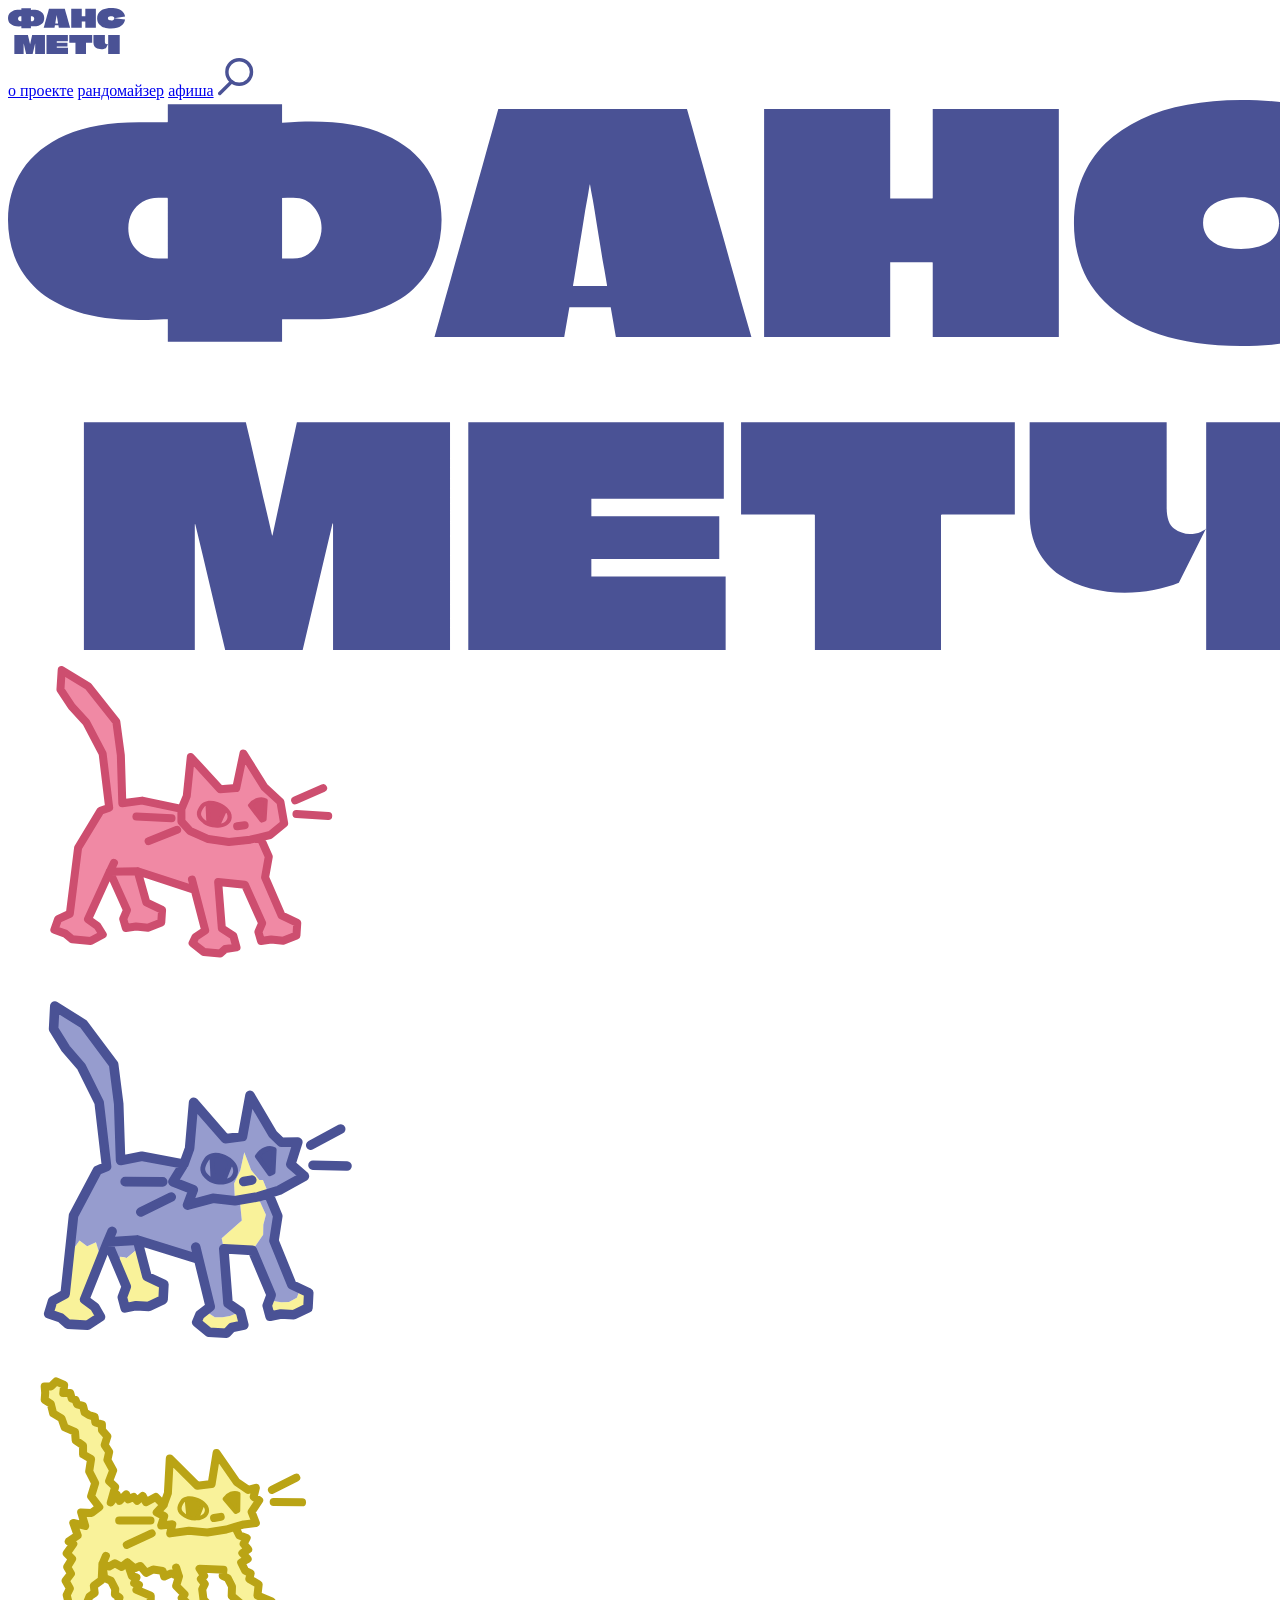
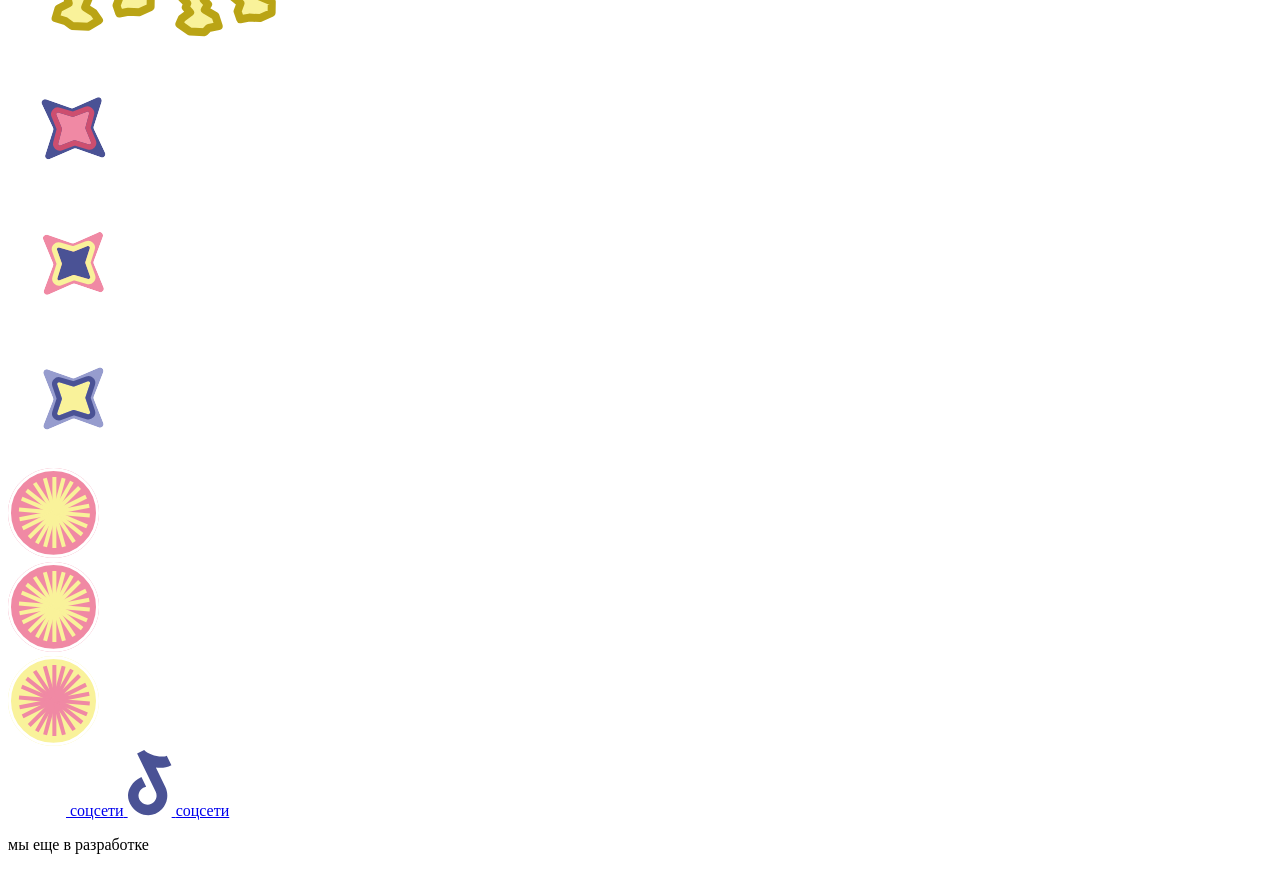
==== docs/index.html @ 8e0b48c6 "docs" ====
<!DOCTYPE html>
<html lang="ru">
  <head>
    <meta charset="UTF-8" />
    <meta name="viewport" content="width=device-width, initial-scale=1.0" />
    <title>фансметч</title>
  </head>
  <body>
    <div class="flex wrap fixed container hidden z1000">
      <div class="header flex jc-sb ai-e">
        <a href="index.html">
          <img src="./images/logo.svg" class="header-logo pb1">
        </a>
        <div class="flex">
          <a href="about.html" class="header-elem">о проекте</a>
          <a href="poster.html" class="header-elem">рандомайзер</a>
          <a href="random.html" class="header-elem">афиша</a>
          <img src="./images/search.svg" class="pb1 pl2 search">
        </div>
      </div>
      <div class="header-bottom"></div>
    </div>



    <main class="stub" id="stub">

    <!-- Сцена: все элементы расставлены в % от её размера -->
    <div class="stub__stage">

      <!-- Большой логотип. По клику меняются цвета страницы -->
      <div class="stub__logo" id="stubLogo" role="button" tabindex="0" aria-label="Сменить цвет">
        <img src="./images/plug/logo.svg" alt="Фанс Метч">
      </div>

      <!-- Картинки, которые покачиваются -->
      <div class="sticker sticker--cat-yellow"><img src="./images/plug/kot2.svg" alt=""></div>
      <div class="sticker sticker--cat-pink"><img src="./images/plug/kot3.svg" alt=""></div>
      <div class="sticker sticker--cat-blue"><img src="./images/plug/kot.svg" alt=""></div>

      <div class="sticker sticker--star-top"><img src="./images/plug/star3.svg" alt=""></div>
      <div class="sticker sticker--star-right"><img src="./images/plug/star2.svg" alt=""></div>
      <div class="sticker sticker--star-left"><img src="./images/plug/star.svg" alt=""></div>

      <div class="sticker sticker--sun-top"><img src="./images/plug/sun.svg" alt=""></div>
      <div class="sticker sticker--sun-middle"><img src="./images/plug/sun3.svg" alt=""></div>
      <div class="sticker sticker--sun-bottom"><img src="./images/plug/sun2.svg" alt=""></div>

      <!-- Кнопки соцсетей -->
      <a class="stub__social stub__social--tg" href="#">
        <img src="./images/plug/tg.svg" alt="">
        <span>соцсети</span>
      </a>

      <a class="stub__social stub__social--tiktok" href="#">
        <img src="./images/plug/tik-tok.svg" alt="">
        <span>соцсети</span>
      </a>

      <!-- Надпись внизу -->
      <p class="stub__text">мы еще в разработке</p>

    </div>

  </main>
  </body>
</html>
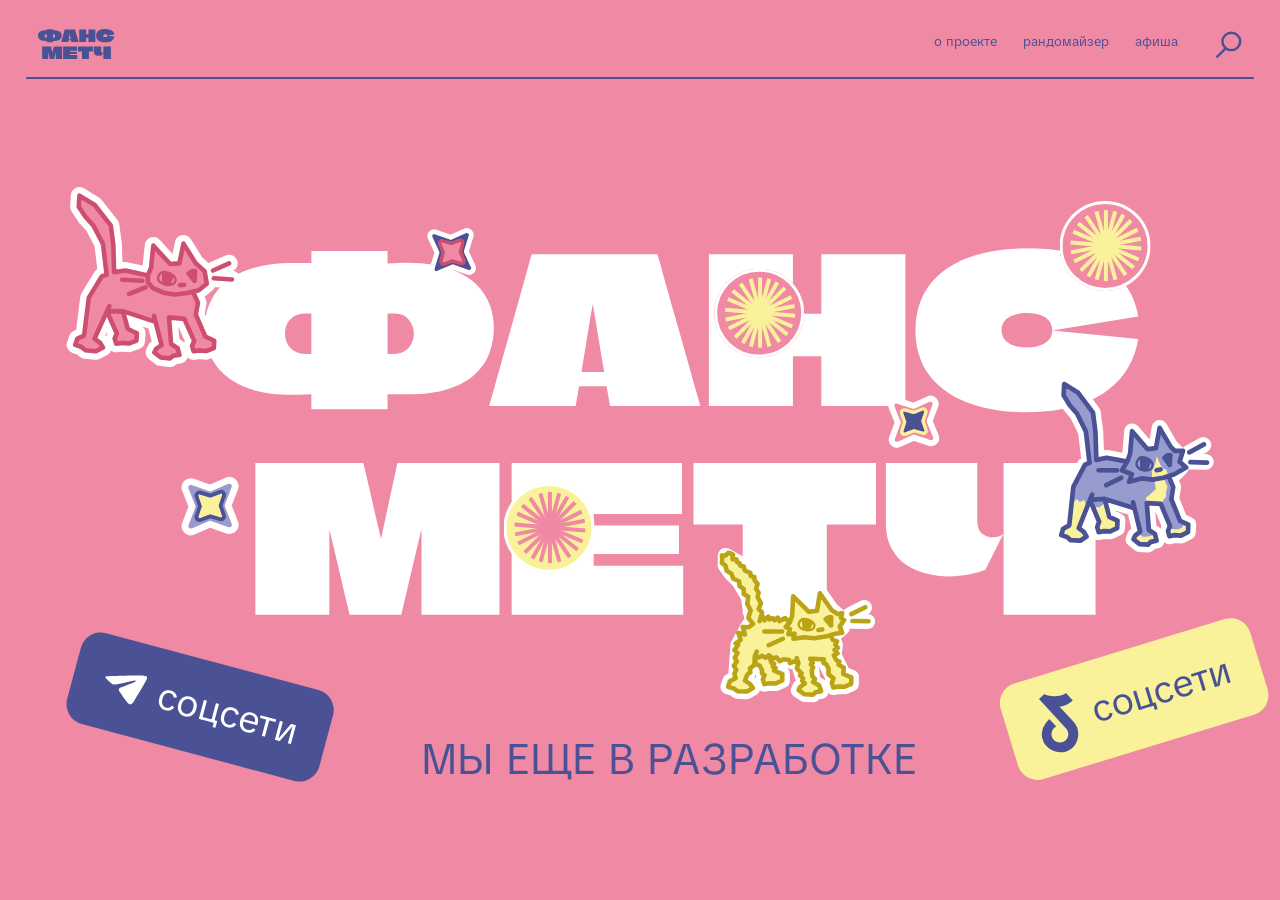
==== commit 08050376: "yarn build" ====
--- a/docs/index.html
+++ b/docs/index.html
@@ -1,67 +1 @@
-<!DOCTYPE html>
-<html lang="ru">
-  <head>
-    <meta charset="UTF-8" />
-    <meta name="viewport" content="width=device-width, initial-scale=1.0" />
-    <title>фансметч</title>
-  </head>
-  <body>
-    <div class="flex wrap fixed container hidden z1000">
-      <div class="header flex jc-sb ai-e">
-        <a href="index.html">
-          <img src="./images/logo.svg" class="header-logo pb1">
-        </a>
-        <div class="flex">
-          <a href="about.html" class="header-elem">о проекте</a>
-          <a href="poster.html" class="header-elem">рандомайзер</a>
-          <a href="random.html" class="header-elem">афиша</a>
-          <img src="./images/search.svg" class="pb1 pl2 search">
-        </div>
-      </div>
-      <div class="header-bottom"></div>
-    </div>
-
-
-
-    <main class="stub" id="stub">
-
-    <!-- Сцена: все элементы расставлены в % от её размера -->
-    <div class="stub__stage">
-
-      <!-- Большой логотип. По клику меняются цвета страницы -->
-      <div class="stub__logo" id="stubLogo" role="button" tabindex="0" aria-label="Сменить цвет">
-        <img src="./images/plug/logo.svg" alt="Фанс Метч">
-      </div>
-
-      <!-- Картинки, которые покачиваются -->
-      <div class="sticker sticker--cat-yellow"><img src="./images/plug/kot2.svg" alt=""></div>
-      <div class="sticker sticker--cat-pink"><img src="./images/plug/kot3.svg" alt=""></div>
-      <div class="sticker sticker--cat-blue"><img src="./images/plug/kot.svg" alt=""></div>
-
-      <div class="sticker sticker--star-top"><img src="./images/plug/star3.svg" alt=""></div>
-      <div class="sticker sticker--star-right"><img src="./images/plug/star2.svg" alt=""></div>
-      <div class="sticker sticker--star-left"><img src="./images/plug/star.svg" alt=""></div>
-
-      <div class="sticker sticker--sun-top"><img src="./images/plug/sun.svg" alt=""></div>
-      <div class="sticker sticker--sun-middle"><img src="./images/plug/sun3.svg" alt=""></div>
-      <div class="sticker sticker--sun-bottom"><img src="./images/plug/sun2.svg" alt=""></div>
-
-      <!-- Кнопки соцсетей -->
-      <a class="stub__social stub__social--tg" href="#">
-        <img src="./images/plug/tg.svg" alt="">
-        <span>соцсети</span>
-      </a>
-
-      <a class="stub__social stub__social--tiktok" href="#">
-        <img src="./images/plug/tik-tok.svg" alt="">
-        <span>соцсети</span>
-      </a>
-
-      <!-- Надпись внизу -->
-      <p class="stub__text">мы еще в разработке</p>
-
-    </div>
-
-  </main>
-  </body>
-</html>
+<!doctype html><html lang="ru"><head><meta charset="UTF-8"/><meta name="viewport" content="width=device-width,initial-scale=1"/><title>фансметч</title><script defer="defer" src="index.js"></script><script defer="defer" src="plug.js"></script><link href="index.css" rel="stylesheet"></head><body><div class="flex wrap fixed container hidden z1000"><div class="header flex jc-sb ai-e"><a href="index.html"><img src="images/68228074cebb8c527ddf.svg" class="header-logo pb1"></a><div class="flex"><a href="about.html" class="header-elem">о проекте</a> <a href="poster.html" class="header-elem">рандомайзер</a> <a href="random.html" class="header-elem">афиша</a> <img src="images/5820264775fe83f1c54e.svg" class="pb1 pl2 search"></div></div><div class="header-bottom"></div></div><main class="stub" id="stub"><div class="stub__stage"><div class="stub__logo" id="stubLogo" role="button" tabindex="0" aria-label="Сменить цвет"><img src="images/07f234915670b452e195.svg" alt="Фанс Метч"></div><div class="sticker sticker--cat-yellow"><img src="images/43b655aa3ab03500197d.svg" alt=""></div><div class="sticker sticker--cat-pink"><img src="images/f9732de940bbb950d132.svg" alt=""></div><div class="sticker sticker--cat-blue"><img src="images/06e4ebcf352ec237f371.svg" alt=""></div><div class="sticker sticker--star-top"><img src="images/f9c6defe0726110801ba.svg" alt=""></div><div class="sticker sticker--star-right"><img src="images/80070ed5bb671262f334.svg" alt=""></div><div class="sticker sticker--star-left"><img src="images/5c46b160d9dca95e8aeb.svg" alt=""></div><div class="sticker sticker--sun-top"><img src="images/ba8f6cd5feefbc3ebbf0.svg" alt=""></div><div class="sticker sticker--sun-middle"><img src="images/ba8f6cd5feefbc3ebbf0.svg" alt=""></div><div class="sticker sticker--sun-bottom"><img src="images/e176666f2c073d701d7a.svg" alt=""></div><a class="stub__social stub__social--tg" href="#"><img src="images/8234d01710232bcf56ad.svg" alt=""> <span>соцсети</span> </a><a class="stub__social stub__social--tiktok" href="#"><img src="images/4e1dcc3e95dc9a56c487.svg" alt=""> <span>соцсети</span></a><p class="stub__text">мы еще в разработке</p></div></main></body></html>
--- a/docs/index.css
+++ b/docs/index.css
@@ -0,0 +1 @@
+a,abbr,acronym,address,applet,article,aside,audio,b,big,blockquote,body,canvas,caption,center,cite,code,dd,del,details,dfn,div,dl,dt,em,embed,fieldset,figcaption,figure,footer,form,h1,h2,h3,h4,h5,h6,header,hgroup,html,i,iframe,img,ins,kbd,label,legend,li,mark,menu,nav,object,ol,output,p,pre,q,ruby,s,samp,section,small,span,strike,strong,sub,summary,sup,table,tbody,td,tfoot,th,thead,time,tr,tt,u,ul,var,video{border:0;font-size:100%;font:inherit;margin:0;padding:0;vertical-align:baseline}article,aside,details,figcaption,figure,footer,header,hgroup,menu,nav,section{display:block}body{line-height:1}ol,ul{list-style:none}blockquote,q{quotes:none}blockquote:after,blockquote:before,q:after,q:before{content:"";content:none}table{border-collapse:collapse;border-spacing:0}@font-face{font-display:swap;font-family:TikTok Sans;font-style:normal;font-weight:400;src:url(123f509a6f10940c04c6.eot);src:url(123f509a6f10940c04c6.eot?#iefix) format("embedded-opentype"),url(fonts/1bfd345b16cdeba31842.woff2) format("woff2"),url(fonts/e6176f600bc506524dbc.woff) format("woff"),url(fonts/6dcdc27ece39dd23b53e.ttf) format("truetype")}@font-face{font-display:swap;font-family:Climate Crisis;font-style:normal;font-weight:400;src:url(ed7ab6d2eea96789ac25.eot);src:url(ed7ab6d2eea96789ac25.eot?#iefix) format("embedded-opentype"),url(fonts/de38fa97cff895504628.woff2) format("woff2"),url(fonts/9f90392df662278afb25.woff) format("woff"),url(fonts/c2653c80c45c899f349c.ttf) format("truetype")}@font-face{font-display:swap;font-family:TikTok Sans;font-style:normal;font-weight:700;src:url(0992f17556f63aff47a5.eot);src:url(0992f17556f63aff47a5.eot?#iefix) format("embedded-opentype"),url(fonts/55b28db76528f0950260.woff2) format("woff2"),url(fonts/077158ec800ea1868286.woff) format("woff"),url(fonts/b1f1e9b3b5ffbb6b4a41.ttf) format("truetype")}.hidden{overflow:hidden}.fixed{position:fixed}.rel{position:relative}.inline{display:inline}.flex{display:flex}.gap2{gap:2vw}.wrap{flex-wrap:wrap}.jc-sb{justify-content:space-between}.jc-c{justify-content:center}.ai-c{align-items:center}.ai-e{align-items:end}.ta-c{text-align:center}.pb1{padding-bottom:1vw}.pb3{padding-bottom:3vw}.pl2{padding-left:2vw}.p08-1{padding:.8vw 1vw}.mar0{margin:0!important}.width14{width:14vw}.width26{width:26vw}.width65{width:65vw}.z1000{z-index:1000}.bgc-b{background-color:#4a5295}.bgc-p{background-color:#f089a4}.bgc-y{background-color:#f9f29a}.bgc-w{background-color:#fff!important}.fc-w{color:#fff!important}.fc-y{color:#f9f29a}.fc-p{color:#f089a4}.fc-b{color:#4a5295}.fs1{font-size:1.15vw}.fs3{font-size:3vw}.fs9{font-size:9vw}.tt-none{text-transform:none}.td-ul{text-decoration:underline}.font-cc{font-family:Climate Crisis}.bold{font-weight:700}.space-small{height:4vw}.space-big{height:6vw}.container{width:100vw}.content-container{margin:0 3vw}.header{margin:1vw 2vw 0;padding:1vw 1vw 0;width:100%}.header-logo{width:6vw}.header-bottom{background-color:#4a5295;border-radius:.1vw;height:.2vw;margin:0 2vw;width:100%}.header-elem{padding:.5vw 1vw 2vw}.header-elem.active{background-color:#4a5295;border-radius:1vw 1vw 0 0;color:#fff}.search{width:4vw}.about-cats{bottom:2vw;left:30vw;margin-bottom:-7vw;width:45.3vw}.about-flower{width:13.8vw}.about-values{margin-bottom:-15vw}.about-card{border-radius:2.6vw;height:41vw;padding:2vw 2.6vw;width:31.25vw}.about-card img{border-radius:2.6vw;height:22.4vw;margin:0 2vw 2vw;width:22.4vw}.about-role-border{border:.2vw solid #fff}.about-role img{max-width:100%;width:2vw}.bor-rad1{border-radius:1vw}.footer{position:relative;width:100%}.footer__logos{align-items:flex-start;display:flex;justify-content:space-between;left:0;padding:2%;pointer-events:none;position:absolute;top:0;width:100%}.footer__logo{display:block;pointer-events:auto}.footer__logo img{display:block;height:auto;width:100%}.footer__logo--main{width:20%}.footer__logo--school{width:17%}.shaker{aspect-ratio:8/5;background:linear-gradient(180deg,#fff 0,#f089a4);overflow:hidden;position:relative;touch-action:pan-y;user-select:none;-webkit-user-select:none;width:100%}.shaker__header{align-items:flex-start;display:flex;justify-content:center;left:0;padding:2%;pointer-events:none;position:absolute;top:0;width:100%}.shaker__socials{align-items:center;display:flex;flex-direction:column;gap:.6vw;pointer-events:auto;width:15%}.shaker__socials-title{color:#4650a8;font-size:.8vw}.shaker__socials-list{display:flex;gap:1vw}.shaker__social{display:block;width:3.4vw}.shaker__social img{display:block;height:auto;width:100%}.shaker__field{bottom:0;right:0}.shaker__field,.shaker__item{left:0;position:absolute;top:0}.shaker__item{cursor:grab;touch-action:none;will-change:transform}.shaker__item:active{cursor:grabbing}.shaker__item img{display:block;height:auto;pointer-events:none;width:100%;-webkit-user-drag:none}.shaker__item--cat{width:17%}.shaker__item--star-big{width:10%}.shaker__item--star-small{width:6%}.shaker__item--sun{width:5%}.stub{align-items:center;background:#f089a4;display:flex;min-height:100vh;overflow:hidden;transition:background .5s ease}.stub__stage{aspect-ratio:16/9;position:relative;width:100%}.stub__logo{cursor:pointer;left:52.5%;position:absolute;top:47.5%;transform:translate(-50%,-50%);width:73%;-webkit-tap-highlight-color:transparent}.stub__logo img{display:block;filter:brightness(0) invert(1);height:auto;pointer-events:none;transition:filter .5s ease;width:100%}.sticker{pointer-events:none;position:absolute;transform:translate(-50%,-50%)}.sticker img{animation-iteration-count:infinite;animation-timing-function:ease-in-out;display:block;height:auto;width:100%}.sticker--cat-yellow{left:11.4%;top:26.7%;width:15.2%}.sticker--cat-pink{left:88.2%;top:52.7%;width:13.7%}.sticker--cat-blue{left:61.6%;top:74.8%;width:13.6%}.sticker--star-top{left:35.3%;top:22.5%;width:6.3%}.sticker--star-right{left:71.4%;top:46.1%;width:6.6%}.sticker--star-left{left:16.4%;top:57.8%;width:7.4%}.sticker--sun-top{left:86.3%;top:21.7%;width:7.1%}.sticker--sun-middle{left:59.3%;top:31%;width:7%}.sticker--sun-bottom{left:42.9%;top:60.8%;width:7.1%}.sticker--cat-yellow img{animation-delay:-1s;animation-duration:6s;animation-name:float-1}.sticker--cat-pink img{animation-delay:-3s;animation-duration:7s;animation-name:float-2}.sticker--cat-blue img{animation-delay:-5s;animation-duration:8s;animation-name:float-3}.sticker--star-top img{animation-delay:-2s;animation-duration:5s;animation-name:float-2}.sticker--star-right img{animation-delay:-4s;animation-duration:6.5s;animation-name:float-1}.sticker--star-left img{animation-delay:-1s;animation-duration:7.5s;animation-name:float-3}.sticker--sun-top img{animation-delay:-3s;animation-duration:6s;animation-name:float-3}.sticker--sun-middle img{animation-delay:-5s;animation-duration:7s;animation-name:float-1}.sticker--sun-bottom img{animation-delay:-2s;animation-duration:5.5s;animation-name:float-2}@keyframes float-1{0%,to{transform:translate(0) rotate(0deg)}50%{transform:translate(.4vw,-.9vw) rotate(2deg)}}@keyframes float-2{0%,to{transform:translate(0) rotate(0deg)}50%{transform:translate(-.5vw,.8vw) rotate(-2.5deg)}}@keyframes float-3{0%,to{transform:translate(0) rotate(0deg)}33%{transform:translate(.6vw,-.5vw) rotate(1.5deg)}66%{transform:translate(-.4vw,-1vw) rotate(-1.5deg)}}.stub__social{align-items:center;border-radius:1.6vw;display:flex;font-size:2.9vw;gap:1.2vw;padding:1.5vw 2.4vw;position:absolute;text-decoration:none;transition:background .5s ease,transform .3s ease;white-space:nowrap}.stub__social img{display:block;height:auto;width:3.2vw}.stub__social--tg{background:#4a5295;color:#fff;left:15.6%;top:85.7%;transform:translate(-50%,-50%) rotate(15deg)}.stub__social--tg:hover{transform:translate(-50%,-50%) rotate(12deg) scale(1.05)}.stub__social--tiktok{background:#f9f29a;color:#4a5295;left:88.6%;top:84.6%;transform:translate(-50%,-50%) rotate(-17deg)}.stub__social--tiktok:hover{transform:translate(-50%,-50%) rotate(-14deg) scale(1.05)}.stub__text{color:#4a5295;font-size:3.3vw;left:52.3%;position:absolute;text-transform:uppercase;top:93%;transform:translate(-50%,-50%);white-space:nowrap}.stub.is-white{background:#fff}.stub.is-white .stub__logo img{filter:none}.stub.is-white .stub__social--tg{background:#f089a4}.test{height:10000px}*{box-sizing:border-box}body{background-color:#fff;color:#4a5295;font-family:TikTok Sans}h1{font-family:Climate Crisis;font-size:12vw;line-height:150%;padding-top:6vw}h1,h2{text-transform:uppercase}h2{font-family:TikTok Sans;font-size:6.7vw;line-height:90%;padding-bottom:.8vw}p{font-size:2vw;line-height:130%}a{color:#4a5295;cursor:pointer;font-size:1vw;line-height:150%;text-decoration:none}@media (max-width:768px){h1{font-size:18vw;padding-top:26vw}h2{font-size:8vw;padding-bottom:.8vw}p{font-size:2vw}a{font-size:1.8vw}.pb1{padding-bottom:3vw}.pb3{padding-bottom:7vw}.width65{width:75vw}.fs1{font-size:1.8vw}.space-small{height:10vw}.space-big{height:15vw}.content-container{margin:0 3vw}.header-logo{width:10vw}.header-bottom{height:.4vw}.header-elem{padding:.5vw 1vw 1vw}.search{width:6vw}.about-cats{bottom:2vw;left:25vw;margin-bottom:-7vw;width:50vw}.about-flower{width:14vw}.about-card{height:65vw;margin-bottom:-21vw}.shaker{aspect-ratio:9/19}.shaker__header{align-items:center;flex-direction:column;gap:3vw;padding:6% 5%}.shaker__socials{gap:2vw;width:40%}.shaker__socials-title{font-size:2.6vw}.shaker__socials-list{gap:3vw}.shaker__social{width:9vw}.footer__logos{align-items:center;background:#f089a4;padding:5%;position:static}.footer__logo--main{width:45%}.footer__logo--school{width:42%}.shaker__item--cat{width:38%}.shaker__item--star-big{width:24%}.shaker__item--star-small{width:15%}.shaker__item--sun{width:13%}.stub__stage{aspect-ratio:9/16}.stub__logo{left:50%;top:30%;width:92%}.sticker--cat-yellow{left:22%;top:14%;width:34%}.sticker--cat-pink{left:78%;top:52%;width:30%}.sticker--cat-blue{left:36%;top:56%;width:30%}.sticker--star-top{left:62%;top:11%;width:13%}.sticker--star-right{left:82%;top:40%;width:14%}.sticker--star-left{left:12%;top:40%;width:16%}.sticker--sun-top{left:85%;top:17%;width:16%}.sticker--sun-middle{left:70%;top:24%;width:13%}.sticker--sun-bottom{left:50%;top:44%;width:15%}.stub__social{border-radius:4vw;font-size:7vw;gap:3vw;padding:3.5vw 6vw}.stub__social img{width:7.5vw}.stub__social--tg{left:50%;top:74%;transform:translate(-50%,-50%) rotate(8deg)}.stub__social--tiktok{left:50%;top:84%;transform:translate(-50%,-50%) rotate(-8deg)}.stub__text{font-size:5.5vw;left:50%;top:94%}}@media (prefers-reduced-motion:reduce){.sticker img{animation:none}}
